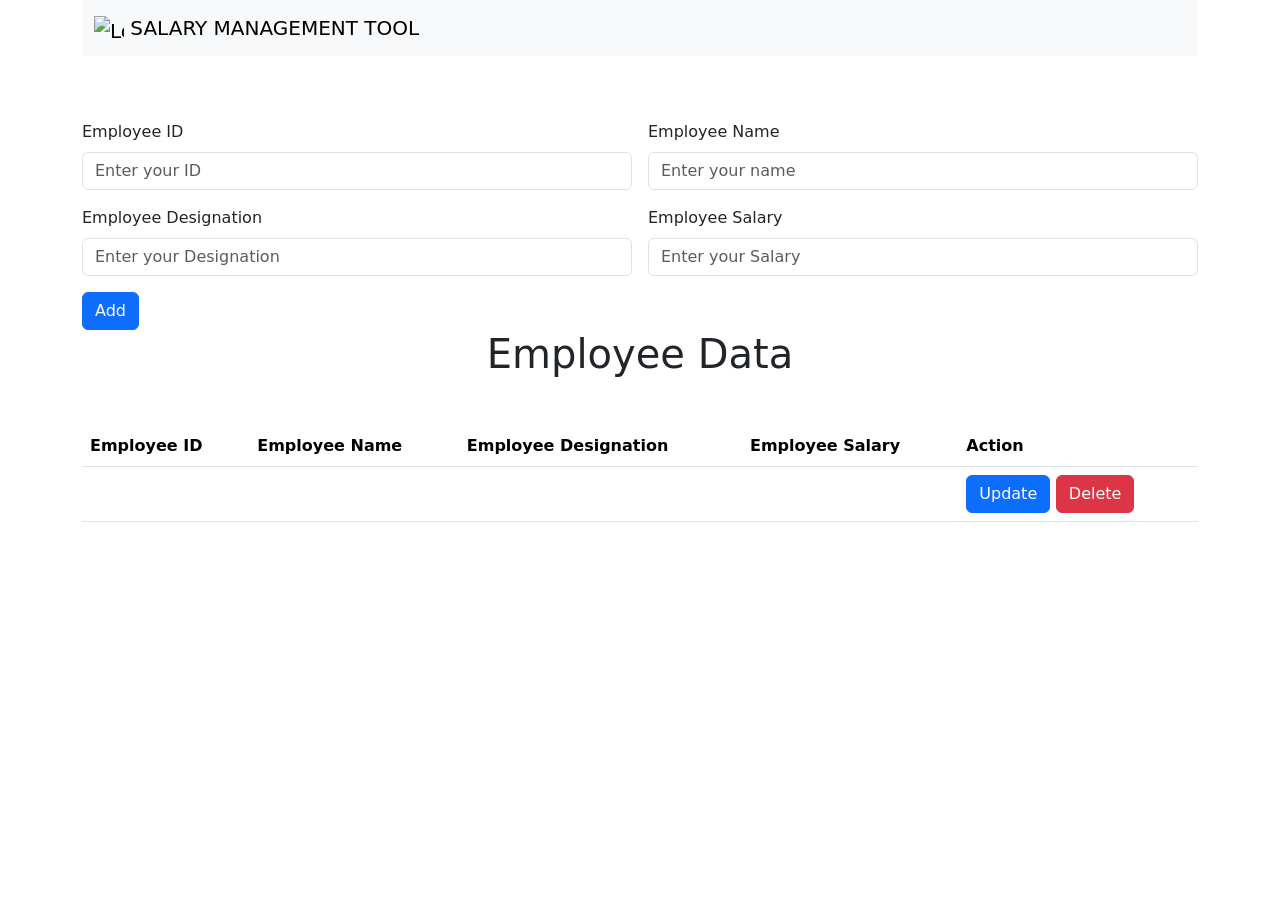
==== src/main/resources/templates/employee.html @ fe621bfa "Create employee.html" ====
<!DOCTYPE html>
<html xmlns:th="https://www.thymeleaf.org">
<head>
<meta charset="UTF-8">
<title>Insert title here</title>
 <link href="https://cdn.jsdelivr.net/npm/bootstrap@5.3.3/dist/css/bootstrap.min.css" rel="stylesheet" integrity="sha384-QWTKZyjpPEjISv5WaRU9OFeRpok6YctnYmDr5pNlyT2bRjXh0JMhjY6hW+ALEwIH" crossorigin="anonymous">
    <script src="https://cdn.jsdelivr.net/npm/bootstrap@5.3.3/dist/js/bootstrap.bundle.min.js" integrity="sha384-YvpcrYf0tY3lHB60NNkmXc5s9fDVZLESaAA55NDzOxhy9GkcIdslK1eN7N6jIeHz" crossorigin="anonymous"></script>
    
</head>
<body>
<div class="container">
      <nav class="navbar bg-body-tertiary">
  <div class="container-fluid">
    <a class="navbar-brand" href="#">
      <img th:src="@{/salary_6847787.png}" alt="Logo" width="30" height="24" class="d-inline-block align-text-top">
      SALARY MANAGEMENT TOOL
    </a>
  </div>
</nav>
          <form class="row g-3 mt-5" th:action="@{/index1}" th:object="${employees1}" method="POST">
            <div class="col-md-6">
              <label for="id" class="form-label">Employee ID </label>
              <input type="text" value="" placeholder="Enter your ID" class="form-control" id="id" th:field="*{id}">
            </div>
            <div class="col-md-6">
              <label for="name" class="form-label">Employee Name</label>
              <input type="text" class="form-control" placeholder="Enter your name" id="name" th:field="*{name}">
            </div>

            <div class="col-md-6">
              <label for="designation" class="form-label">Employee Designation</label>
              <input type="text" class="form-control" placeholder="Enter your Designation" id="designation" th:field="*{designation}">
            </div>
            <div class="col-md-6">
              <label for="salary" class="form-label">Employee Salary</label>
              <input type="text" class="form-control" placeholder="Enter your Salary" id="salary" th:field="*{Salary}">
            </div>
           
            <div class="col-12">
              <button type="submit" class="btn btn-primary">Add </button>
            </div>
          </form>

          <table class="table mt-5">
            <thead>
              <tr>
                <h1 style="text-align: center;">Employee Data</h1>
                <th scope="col">Employee ID </th>
                <th scope="col">Employee Name</th>
                <th scope="col">Employee Designation</th>
                <th scope="col">Employee Salary</th>
                 <th scope="col">Action</th>
              </tr>
            </thead>
            <tbody>
              <tr th:each ="employees : ${employees}"> 
                <th scope="row" th:text="${employees.id}"></th>
                <td th:text="${employees.name}"></td>
                <td th:text="${employees.designation}"></td>
                <td th:text="${employees.Salary}"></td>
                     <th>
                     <a th:href="@{/employee/edit/{id}(id=${employees.id})}" class="btn btn-primary">Update</a>
                      <a th:href="@{/employee/{id}(id=${employees.id})}" class="btn btn-danger">Delete</a>
                     </th>
              </tr>
             
            </tbody>
          </table>
      </div>
</body>
</html>
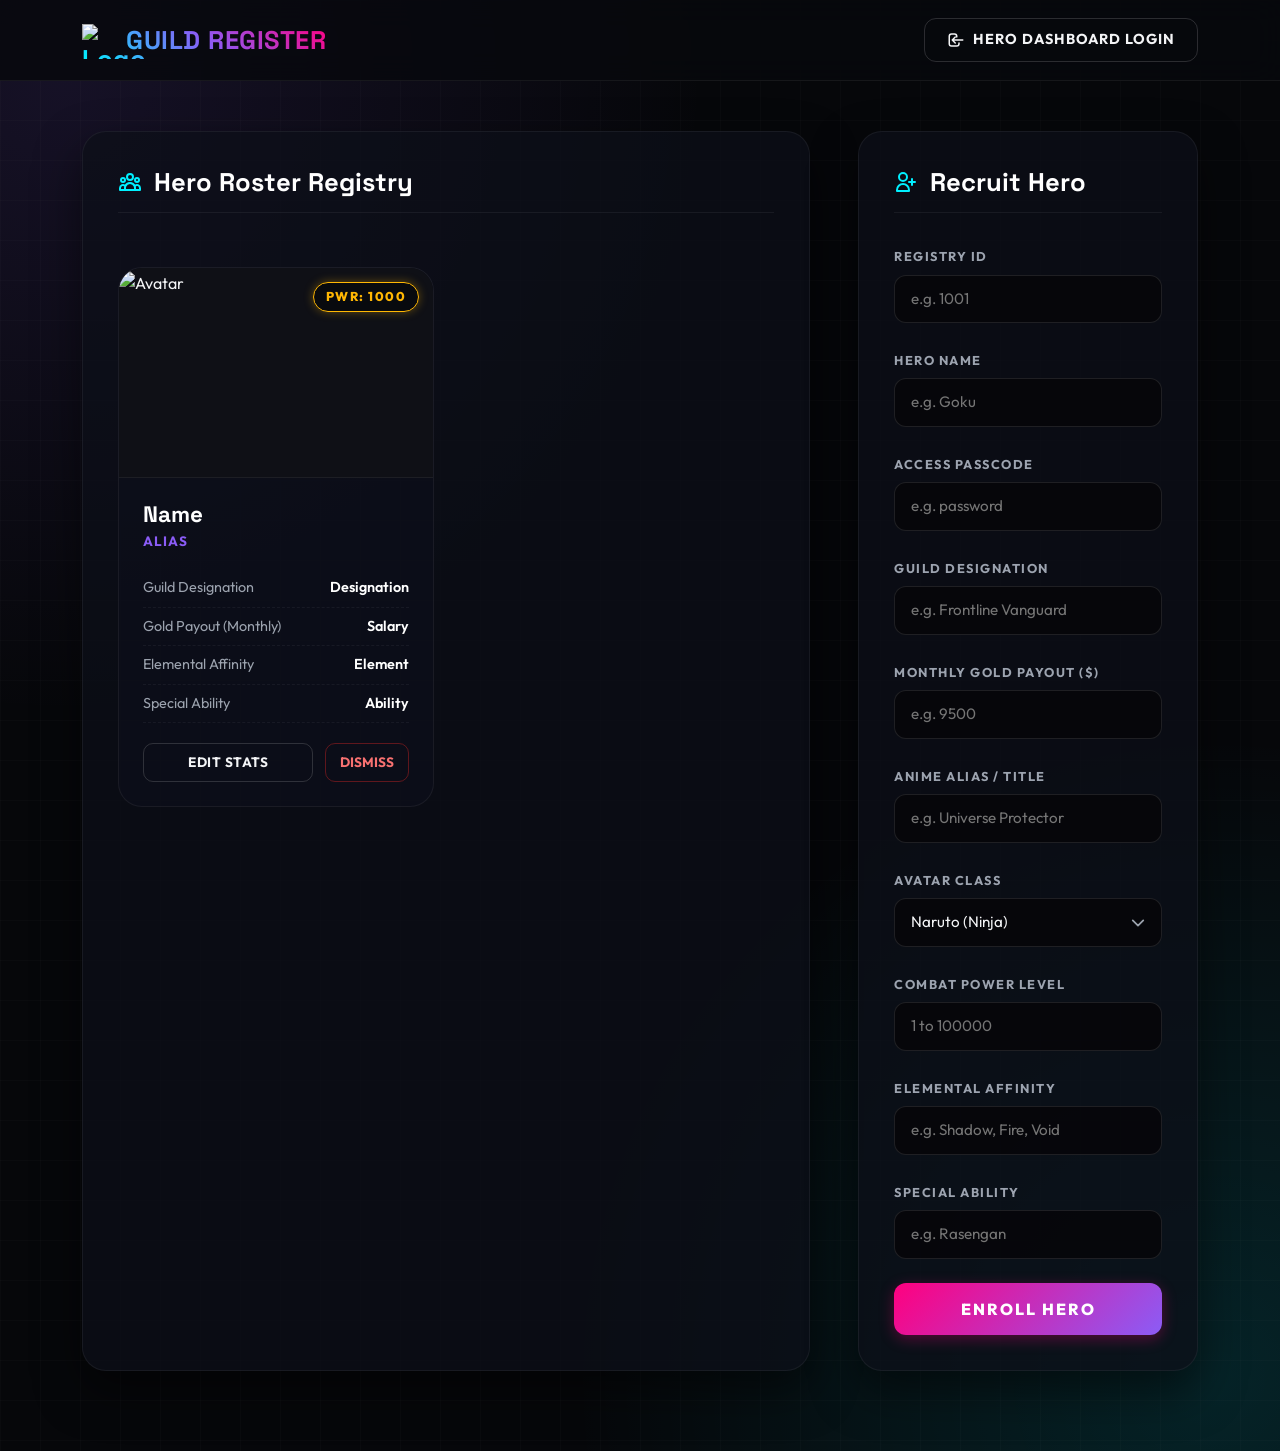
==== commit 2064978d: "Update employee.html" ====
--- a/src/main/resources/templates/employee.html
+++ b/src/main/resources/templates/employee.html
@@ -1,71 +1,547 @@
- <!DOCTYPE html>
+<!DOCTYPE html>
 <html xmlns:th="https://www.thymeleaf.org">
 <head>
-<meta charset="UTF-8">
-<title>Insert title here</title>
- <link href="https://cdn.jsdelivr.net/npm/bootstrap@5.3.3/dist/css/bootstrap.min.css" rel="stylesheet" integrity="sha384-QWTKZyjpPEjISv5WaRU9OFeRpok6YctnYmDr5pNlyT2bRjXh0JMhjY6hW+ALEwIH" crossorigin="anonymous">
-    <script src="https://cdn.jsdelivr.net/npm/bootstrap@5.3.3/dist/js/bootstrap.bundle.min.js" integrity="sha384-YvpcrYf0tY3lHB60NNkmXc5s9fDVZLESaAA55NDzOxhy9GkcIdslK1eN7N6jIeHz" crossorigin="anonymous"></script>
+    <meta charset="UTF-8">
+    <meta name="viewport" content="width=device-width, initial-scale=1.0">
+    <title>Guild Registry | Salary Management</title>
+    <!-- Google Fonts: Space Grotesk & Outfit -->
+    <link rel="preconnect" href="https://fonts.googleapis.com">
+    <link rel="preconnect" href="https://fonts.gstatic.com" crossorigin>
+    <link href="https://fonts.googleapis.com/css2?family=Outfit:wght@300;400;600;700;900&family=Space+Grotesk:wght@400;700&display=swap" rel="stylesheet">
+    <!-- Bootstrap CSS -->
+    <link href="https://cdn.jsdelivr.net/npm/bootstrap@5.3.3/dist/css/bootstrap.min.css" rel="stylesheet" integrity="sha384-QWTKZyjpPEjISv5WaRU9OFeRpok6YctnYmDr5pNlyT2bRjXh0JMhjY6hW+ALEwIH" crossorigin="anonymous">
     
+    <style>
+        :root {
+            --bg-color: #06070a;
+            --card-bg: rgba(13, 15, 24, 0.75);
+            --neon-pink: #ff007f;
+            --neon-cyan: #00f0ff;
+            --neon-violet: #8b5cf6;
+            --neon-yellow: #ffb703;
+            --text-primary: #f3f4f6;
+            --text-secondary: #9ca3af;
+            --neon-theme: #8b5cf6;
+            --neon-glow: rgba(139, 92, 246, 0.25);
+        }
+
+        body {
+            background-color: var(--bg-color);
+            background-image: 
+                radial-gradient(circle at 5% 5%, rgba(139, 92, 246, 0.12) 0%, transparent 35%),
+                radial-gradient(circle at 95% 95%, rgba(0, 240, 255, 0.12) 0%, transparent 35%);
+            color: var(--text-primary);
+            font-family: 'Outfit', sans-serif;
+            min-height: 100vh;
+            padding-bottom: 80px;
+            overflow-x: hidden;
+            position: relative;
+        }
+
+        /* Scanline gaming grid */
+        body::before {
+            content: '';
+            position: absolute;
+            top: 0; left: 0; right: 0; bottom: 0;
+            background-image: 
+                linear-gradient(to right, rgba(255, 255, 255, 0.015) 1px, transparent 1px),
+                linear-gradient(to bottom, rgba(255, 255, 255, 0.015) 1px, transparent 1px);
+            background-size: 40px 40px;
+            pointer-events: none;
+            z-index: 0;
+        }
+
+        /* Navbar Styling */
+        .navbar-cyber {
+            background: rgba(8, 9, 14, 0.85);
+            backdrop-filter: blur(15px);
+            -webkit-backdrop-filter: blur(15px);
+            border-bottom: 1px solid rgba(255, 255, 255, 0.06);
+            padding: 18px 0;
+            margin-bottom: 50px;
+            z-index: 100;
+        }
+
+        .navbar-brand-cyber {
+            font-family: 'Space Grotesk', sans-serif;
+            font-weight: 700;
+            font-size: 1.6rem;
+            background: linear-gradient(45deg, var(--neon-cyan), var(--neon-violet), var(--neon-pink));
+            -webkit-background-clip: text;
+            -webkit-text-fill-color: transparent;
+            text-decoration: none;
+            display: flex;
+            align-items: center;
+            gap: 12px;
+            letter-spacing: 0.5px;
+        }
+
+        .navbar-brand-cyber img {
+            width: 32px;
+            height: 32px;
+            object-fit: contain;
+        }
+
+        .nav-btn {
+            border: 1.5px solid rgba(255, 255, 255, 0.15);
+            border-radius: 12px;
+            padding: 10px 22px;
+            font-size: 0.9rem;
+            font-weight: 700;
+            color: var(--text-primary);
+            transition: all 0.3s cubic-bezier(0.16, 1, 0.3, 1);
+            text-decoration: none;
+            display: inline-flex;
+            align-items: center;
+            gap: 8px;
+            text-transform: uppercase;
+            letter-spacing: 1px;
+        }
+
+        .nav-btn:hover {
+            background: rgba(255, 255, 255, 0.05);
+            border-color: var(--neon-cyan);
+            color: #fff;
+            box-shadow: 0 0 15px rgba(0, 240, 255, 0.3);
+            transform: translateY(-1px);
+        }
+
+        /* Panel Styling */
+        .cyber-panel {
+            background: var(--card-bg);
+            backdrop-filter: blur(25px);
+            -webkit-backdrop-filter: blur(25px);
+            border: 1px solid rgba(255, 255, 255, 0.06);
+            border-radius: 24px;
+            padding: 35px;
+            box-shadow: 0 20px 45px rgba(0, 0, 0, 0.5);
+            height: 100%;
+        }
+
+        .panel-heading {
+            font-family: 'Space Grotesk', sans-serif;
+            font-weight: 700;
+            font-size: 1.6rem;
+            margin-bottom: 30px;
+            color: #fff;
+            display: flex;
+            align-items: center;
+            gap: 12px;
+            border-bottom: 1.5px solid rgba(255, 255, 255, 0.06);
+            padding-bottom: 15px;
+        }
+
+        .panel-heading svg {
+            color: var(--neon-cyan);
+        }
+
+        /* Form styling */
+        .form-label {
+            color: var(--text-secondary);
+            font-size: 0.8rem;
+            text-transform: uppercase;
+            letter-spacing: 1.5px;
+            font-weight: 700;
+            margin-bottom: 8px;
+        }
+
+        .form-control-cyber {
+            background: rgba(6, 7, 10, 0.85);
+            border: 1px solid rgba(255, 255, 255, 0.1);
+            border-radius: 12px;
+            color: var(--text-primary);
+            padding: 12px 16px;
+            font-size: 0.95rem;
+            transition: all 0.3s cubic-bezier(0.16, 1, 0.3, 1);
+        }
+
+        .form-control-cyber:focus {
+            background: rgba(6, 7, 10, 0.98);
+            border-color: var(--neon-cyan);
+            box-shadow: 0 0 15px rgba(0, 240, 255, 0.25);
+            outline: none;
+            color: #fff;
+        }
+
+        /* Dropdown custom look */
+        select.form-control-cyber {
+            appearance: none;
+            background-image: url("data:image/svg+xml,%3csvg xmlns='http://www.w3.org/2000/svg' viewBox='0 0 16 16'%3e%3cpath fill='none' stroke='%239ca3af' stroke-linecap='round' stroke-linejoin='round' stroke-width='2' d='m2 5 6 6 6-6'/%3e%3c/svg%3e");
+            background-repeat: no-repeat;
+            background-position: right 16px center;
+            background-size: 14px;
+            padding-right: 45px;
+        }
+
+        .btn-cyber {
+            background: linear-gradient(135deg, var(--neon-pink) 0%, var(--neon-violet) 100%);
+            border: none;
+            border-radius: 12px;
+            color: #fff;
+            padding: 14px 30px;
+            font-size: 1rem;
+            font-weight: 800;
+            text-transform: uppercase;
+            letter-spacing: 2px;
+            transition: all 0.3s cubic-bezier(0.16, 1, 0.3, 1);
+            box-shadow: 0 4px 15px rgba(255, 0, 127, 0.3);
+        }
+
+        .btn-cyber:hover {
+            transform: translateY(-2px);
+            box-shadow: 0 8px 25px rgba(255, 0, 127, 0.5);
+            filter: brightness(1.1);
+        }
+
+        /* Dynamic character themes */
+        .theme-naruto {
+            --neon-theme: #ff7a00;
+            --neon-glow: rgba(255, 122, 0, 0.3);
+        }
+        .theme-luffy {
+            --neon-theme: #ff003c;
+            --neon-glow: rgba(255, 0, 60, 0.3);
+        }
+        .theme-gojo {
+            --neon-theme: #00f0ff;
+            --neon-glow: rgba(0, 240, 255, 0.3);
+        }
+        .theme-nezuko {
+            --neon-theme: #ff00a0;
+            --neon-glow: rgba(255, 0, 160, 0.3);
+        }
+
+        /* Character cards list */
+        .char-card {
+            background: rgba(14, 16, 27, 0.6);
+            border: 1.5px solid rgba(255, 255, 255, 0.06);
+            border-radius: 24px;
+            overflow: hidden;
+            transition: all 0.4s cubic-bezier(0.16, 1, 0.3, 1);
+            position: relative;
+            height: 100%;
+            display: flex;
+            flex-direction: column;
+        }
+
+        .char-card:hover {
+            transform: translateY(-8px);
+            border-color: var(--neon-theme);
+            box-shadow: 0 20px 40px rgba(0, 0, 0, 0.5), 
+                        0 0 25px var(--neon-glow);
+        }
+
+        .card-header-pic {
+            position: relative;
+            width: 100%;
+            aspect-ratio: 1.5;
+            overflow: hidden;
+            background: #0f1016;
+            border-bottom: 1.5px solid rgba(255, 255, 255, 0.06);
+        }
+
+        .card-avatar {
+            width: 100%;
+            height: 100%;
+            object-fit: cover;
+            transition: transform 0.6s cubic-bezier(0.16, 1, 0.3, 1);
+        }
+
+        .char-card:hover .card-avatar {
+            transform: scale(1.1);
+        }
+
+        .card-power-badge {
+            position: absolute;
+            top: 14px; right: 14px;
+            background: rgba(8, 9, 14, 0.9);
+            border: 1.5px solid var(--neon-yellow);
+            color: var(--neon-yellow);
+            font-size: 0.8rem;
+            font-weight: 800;
+            padding: 4px 12px;
+            border-radius: 50px;
+            letter-spacing: 1.5px;
+            box-shadow: 0 0 10px rgba(255, 183, 3, 0.35);
+        }
+
+        .card-body-cyber {
+            padding: 24px;
+            flex: 1;
+            display: flex;
+            flex-direction: column;
+        }
+
+        .card-char-name {
+            font-family: 'Space Grotesk', sans-serif;
+            font-weight: 700;
+            font-size: 1.4rem;
+            color: #fff;
+            margin-bottom: 2px;
+        }
+
+        .card-char-alias {
+            font-size: 0.85rem;
+            color: var(--neon-theme);
+            font-weight: 700;
+            letter-spacing: 1px;
+            text-transform: uppercase;
+            margin-bottom: 18px;
+        }
+
+        .card-stat-line {
+            display: flex;
+            justify-content: space-between;
+            font-size: 0.9rem;
+            padding: 8px 0;
+            border-bottom: 1px dashed rgba(255, 255, 255, 0.05);
+        }
+
+        .card-stat-label {
+            color: var(--text-secondary);
+        }
+
+        .card-stat-value {
+            color: #fff;
+            font-weight: 600;
+        }
+
+        .card-actions {
+            margin-top: auto;
+            padding-top: 20px;
+            display: flex;
+            gap: 12px;
+        }
+
+        .btn-card-edit {
+            flex: 1;
+            border: 1.5px solid rgba(255, 255, 255, 0.15);
+            background: transparent;
+            color: var(--text-primary);
+            border-radius: 10px;
+            padding: 8px 12px;
+            font-size: 0.85rem;
+            font-weight: 700;
+            text-align: center;
+            text-decoration: none;
+            transition: all 0.25s ease;
+            text-transform: uppercase;
+            letter-spacing: 0.5px;
+        }
+
+        .btn-card-edit:hover {
+            background: rgba(255, 255, 255, 0.04);
+            border-color: var(--neon-cyan);
+            color: #fff;
+            box-shadow: 0 0 10px rgba(0, 240, 255, 0.25);
+        }
+
+        .btn-card-delete {
+            border: 1.5px solid rgba(220, 38, 38, 0.4);
+            background: transparent;
+            color: #f87171;
+            border-radius: 10px;
+            padding: 8px 14px;
+            font-size: 0.85rem;
+            font-weight: 700;
+            text-align: center;
+            text-decoration: none;
+            transition: all 0.25s ease;
+            text-transform: uppercase;
+        }
+
+        .btn-card-delete:hover {
+            background: rgba(220, 38, 38, 0.1);
+            border-color: #ef4444;
+            color: #fca5a5;
+            box-shadow: 0 0 12px rgba(239, 68, 68, 0.3);
+        }
+
+        /* Spacings and grid alignment */
+        .guild-grid {
+            margin-top: 10px;
+        }
+
+        /* Animation Keyframes */
+        @keyframes fadeInUp {
+            from {
+                opacity: 0;
+                transform: translateY(30px);
+            }
+            to {
+                opacity: 1;
+                transform: translateY(0);
+            }
+        }
+
+        .animate-fade-in {
+            animation: fadeInUp 0.7s cubic-bezier(0.16, 1, 0.3, 1) both;
+        }
+
+        .anim-delay-1 { animation-delay: 0.15s; }
+        .anim-delay-2 { animation-delay: 0.3s; }
+    </style>
 </head>
 <body>
-<div class="container">
-      <nav class="navbar bg-body-tertiary">
-  <div class="container-fluid">
-    <a class="navbar-brand" href="#">
-      <img th:src="@{/salary_6847787.png}" alt="Logo" width="30" height="24" class="d-inline-block align-text-top">
-      SALARY MANAGEMENT TOOL
-    </a>
-  </div>
-</nav>
-          <form class="row g-3 mt-5" th:action="@{/index1}" th:object="${employees1}" method="POST">
-            <div class="col-md-6">
-              <label for="id" class="form-label">Employee ID </label>
-              <input type="text" value="" placeholder="Enter your ID" class="form-control" id="id" th:field="*{id}">
+
+    <!-- Header Navbar -->
+    <nav class="navbar navbar-cyber">
+        <div class="container">
+            <a class="navbar-brand-cyber" th:href="@{/index}">
+                <img th:src="@{/images/guild_logo.jpg}" alt="Logo">
+                GUILD REGISTER
+            </a>
+            <div class="d-flex gap-3">
+                <a th:href="@{/login}" class="nav-btn">
+                    <svg width="18" height="18" fill="none" stroke="currentColor" stroke-width="2" viewBox="0 0 24 24">
+                        <path stroke-linecap="round" stroke-linejoin="round" d="M11 16l-4-4m0 0l4-4m-4 4h14m-5 4v1a3 3 0 01-3 3H6a3 3 0 01-3-3V7a3 3 0 013-3h4a3 3 0 013 3v1"/>
+                    </svg>
+                    Hero Dashboard Login
+                </a>
             </div>
-            <div class="col-md-6">
-              <label for="name" class="form-label">Employee Name</label>
-              <input type="text" class="form-control" placeholder="Enter your name" id="name" th:field="*{name}">
+        </div>
+    </nav>
+
+    <div class="container z-3 position-relative">
+        <div class="row g-5">
+            
+            <!-- Left Side: Roster Card Grid -->
+            <div class="col-lg-8 order-lg-1 order-2 animate-fade-in anim-delay-1">
+                <div class="cyber-panel">
+                    <h2 class="panel-heading">
+                        <svg width="24" height="24" fill="none" stroke="currentColor" stroke-width="2" viewBox="0 0 24 24">
+                            <path stroke-linecap="round" stroke-linejoin="round" d="M17 20h5v-2a3 3 0 00-5.356-1.857M17 20H7m10 0v-2c0-.656-.126-1.283-.356-1.857M7 20H2v-2a3 3 0 015.356-1.857M7 20v-2c0-.656.126-1.283.356-1.857m0 0a5.002 5.002 0 019.288 0M15 7a3 3 0 11-6 0 3 3 0 016 0zm6 3a2 2 0 11-4 0 2 2 0 014 0zM7 10a2 2 0 11-4 0 2 2 0 014 0z"/>
+                        </svg>
+                        Hero Roster Registry
+                    </h2>
+                    
+                    <div class="row g-4 guild-grid">
+                        <!-- Iteration over Employees -->
+                        <div class="col-md-6" th:each="emp : ${employees}">
+                            <!-- Classappend custom theme class based on avatar field -->
+                            <div class="char-card" 
+                                 th:classappend="${emp.avatar == 'naruto' ? 'theme-naruto' : 
+                                                   emp.avatar == 'luffy' ? 'theme-luffy' : 
+                                                   emp.avatar == 'gojo' ? 'theme-gojo' : 
+                                                   emp.avatar == 'nezuko' ? 'theme-nezuko' : ''}">
+                                <div class="card-header-pic">
+                                    <img th:src="${emp.avatar == 'naruto' ? '/images/naruto.jpg' : 
+                                                   emp.avatar == 'luffy' ? '/images/luffy.jpg' : 
+                                                   emp.avatar == 'gojo' ? '/images/gojo.jpg' : 
+                                                   emp.avatar == 'nezuko' ? '/images/nezuko.jpg' : '/salary_6847787.png'}" 
+                                         class="card-avatar" alt="Avatar">
+                                    <div class="card-power-badge" th:text="'PWR: ' + ${emp.powerLevel}">PWR: 1000</div>
+                                </div>
+                                <div class="card-body-cyber">
+                                    <h3 class="card-char-name" th:text="${emp.name}">Name</h3>
+                                    <div class="card-char-alias" th:text="${emp.animeAlias != null && !emp.animeAlias.isEmpty() ? emp.animeAlias : 'Roster Class Member'}">Alias</div>
+                                    
+                                    <div class="card-stat-line">
+                                        <span class="card-stat-label">Guild Designation</span>
+                                        <span class="card-stat-value" th:text="${emp.designation}">Designation</span>
+                                    </div>
+                                    <div class="card-stat-line">
+                                        <span class="card-stat-label">Gold Payout (Monthly)</span>
+                                        <span class="card-stat-value" th:text="'$ ' + ${emp.Salary}">Salary</span>
+                                    </div>
+                                    <div class="card-stat-line">
+                                        <span class="card-stat-label">Elemental Affinity</span>
+                                        <span class="card-stat-value" th:text="${emp.magicElement != null && !emp.magicElement.isEmpty() ? emp.magicElement : 'None'}">Element</span>
+                                    </div>
+                                    <div class="card-stat-line">
+                                        <span class="card-stat-label">Special Ability</span>
+                                        <span class="card-stat-value text-truncate" style="max-width: 155px;" th:text="${emp.specialAbility != null && !emp.specialAbility.isEmpty() ? emp.specialAbility : 'None'}">Ability</span>
+                                    </div>
+                                    
+                                    <div class="card-actions">
+                                        <a th:href="@{/employee/edit/{id}(id=${emp.id})}" class="btn-card-edit">Edit Stats</a>
+                                        <a th:href="@{/employee/{id}(id=${emp.id})}" class="btn-card-delete" onclick="return confirm('Are you sure you want to dismiss this hero from the guild?');">Dismiss</a>
+                                    </div>
+                                </div>
+                            </div>
+                        </div>
+                    </div>
+                </div>
             </div>
 
-            <div class="col-md-6">
-              <label for="designation" class="form-label">Employee Designation</label>
-              <input type="text" class="form-control" placeholder="Enter your Designation" id="designation" th:field="*{designation}">
+            <!-- Right Side: Recruit/Add Form -->
+            <div class="col-lg-4 order-lg-2 order-1 animate-fade-in anim-delay-2">
+                <div class="cyber-panel">
+                    <h2 class="panel-heading">
+                        <svg width="24" height="24" fill="none" stroke="currentColor" stroke-width="2" viewBox="0 0 24 24">
+                            <path stroke-linecap="round" stroke-linejoin="round" d="M18 9v3m0 0v3m0-3h3m-3 0h-3m-2-5a4 4 0 11-8 0 4 4 0 018 0zM3 20a6 6 0 0112 0v1H3v-1z"/>
+                        </svg>
+                        Recruit Hero
+                    </h2>
+                    
+                    <form class="row g-4" th:action="@{/index1}" th:object="${employees1}" method="POST">
+                        
+                        <div class="col-12">
+                            <label for="id" class="form-label">Registry ID</label>
+                            <input type="number" class="form-control-cyber w-100" id="id" th:field="*{id}" required placeholder="e.g. 1001">
+                        </div>
+
+                        <div class="col-12">
+                            <label for="name" class="form-label">Hero Name</label>
+                            <input type="text" class="form-control-cyber w-100" id="name" th:field="*{name}" required placeholder="e.g. Goku">
+                        </div>
+
+                        <div class="col-12">
+                            <label for="password" class="form-label">Access Passcode</label>
+                            <input type="password" class="form-control-cyber w-100" id="password" th:field="*{password}" required placeholder="e.g. password">
+                        </div>
+
+                        <div class="col-12">
+                            <label for="designation" class="form-label">Guild Designation</label>
+                            <input type="text" class="form-control-cyber w-100" id="designation" th:field="*{designation}" required placeholder="e.g. Frontline Vanguard">
+                        </div>
+
+                        <div class="col-12">
+                            <label for="salary" class="form-label">Monthly Gold Payout ($)</label>
+                            <input type="number" step="0.01" class="form-control-cyber w-100" id="salary" th:field="*{Salary}" required placeholder="e.g. 9500">
+                        </div>
+
+                        <div class="col-12">
+                            <label for="animeAlias" class="form-label">Anime Alias / Title</label>
+                            <input type="text" class="form-control-cyber w-100" id="animeAlias" th:field="*{animeAlias}" placeholder="e.g. Universe Protector">
+                        </div>
+
+                        <div class="col-12">
+                            <label for="avatar" class="form-label">Avatar Class</label>
+                            <select class="form-control-cyber w-100" id="avatar" th:field="*{avatar}">
+                                <option value="naruto">Naruto (Ninja)</option>
+                                <option value="luffy">Luffy (Pirate)</option>
+                                <option value="gojo">Gojo (Sorcerer)</option>
+                                <option value="nezuko">Nezuko (Demon)</option>
+                            </select>
+                        </div>
+
+                        <div class="col-12">
+                            <label for="powerLevel" class="form-label">Combat Power Level</label>
+                            <input type="number" class="form-control-cyber w-100" id="powerLevel" th:field="*{powerLevel}" min="1" max="100000" placeholder="1 to 100000">
+                        </div>
+
+                        <div class="col-12">
+                            <label for="magicElement" class="form-label">Elemental Affinity</label>
+                            <input type="text" class="form-control-cyber w-100" id="magicElement" th:field="*{magicElement}" placeholder="e.g. Shadow, Fire, Void">
+                        </div>
+
+                        <div class="col-12">
+                            <label for="specialAbility" class="form-label">Special Ability</label>
+                            <input type="text" class="form-control-cyber w-100" id="specialAbility" th:field="*{specialAbility}" placeholder="e.g. Rasengan">
+                        </div>
+
+                        <div class="col-12 mt-4 text-center">
+                            <button type="submit" class="btn-cyber w-100">Enroll Hero</button>
+                        </div>
+                    </form>
+                </div>
             </div>
-            <div class="col-md-6">
-              <label for="salary" class="form-label">Employee Salary</label>
-              <input type="text" class="form-control" placeholder="Enter your Salary" id="salary" th:field="*{Salary}">
-            </div>
-           
-            <div class="col-12">
-              <button type="submit" class="btn btn-primary">Add </button>
-            </div>
-          </form>
-
-          <table class="table mt-5">
-            <thead>
-              <tr>
-                <h1 style="text-align: center;">Employee Data</h1>
-                <th scope="col">Employee ID </th>
-                <th scope="col">Employee Name</th>
-                <th scope="col">Employee Designation</th>
-                <th scope="col">Employee Salary</th>
-                 <th scope="col">Action</th>
-              </tr>
-            </thead>
-            <tbody>
-              <tr th:each ="employees : ${employees}"> 
-                <th scope="row" th:text="${employees.id}"></th>
-                <td th:text="${employees.name}"></td>
-                <td th:text="${employees.designation}"></td>
-                <td th:text="${employees.Salary}"></td>
-                     <th>
-                     <a th:href="@{/employee/edit/{id}(id=${employees.id})}" class="btn btn-primary">Update</a>
-                      <a th:href="@{/employee/{id}(id=${employees.id})}" class="btn btn-danger">Delete</a>
-                     </th>
-              </tr>
-             
-            </tbody>
-          </table>
-      </div>
+
+        </div>
+    </div>
+
+    <!-- Bootstrap Bundle -->
+    <script src="https://cdn.jsdelivr.net/npm/bootstrap@5.3.3/dist/js/bootstrap.bundle.min.js" integrity="sha384-YvpcrYf0tY3lHB60NNkmXc5s9fDVZLESaAA55NDzOxhy9GkcIdslK1eN7N6jIeHz" crossorigin="anonymous"></script>
 </body>
 </html>
